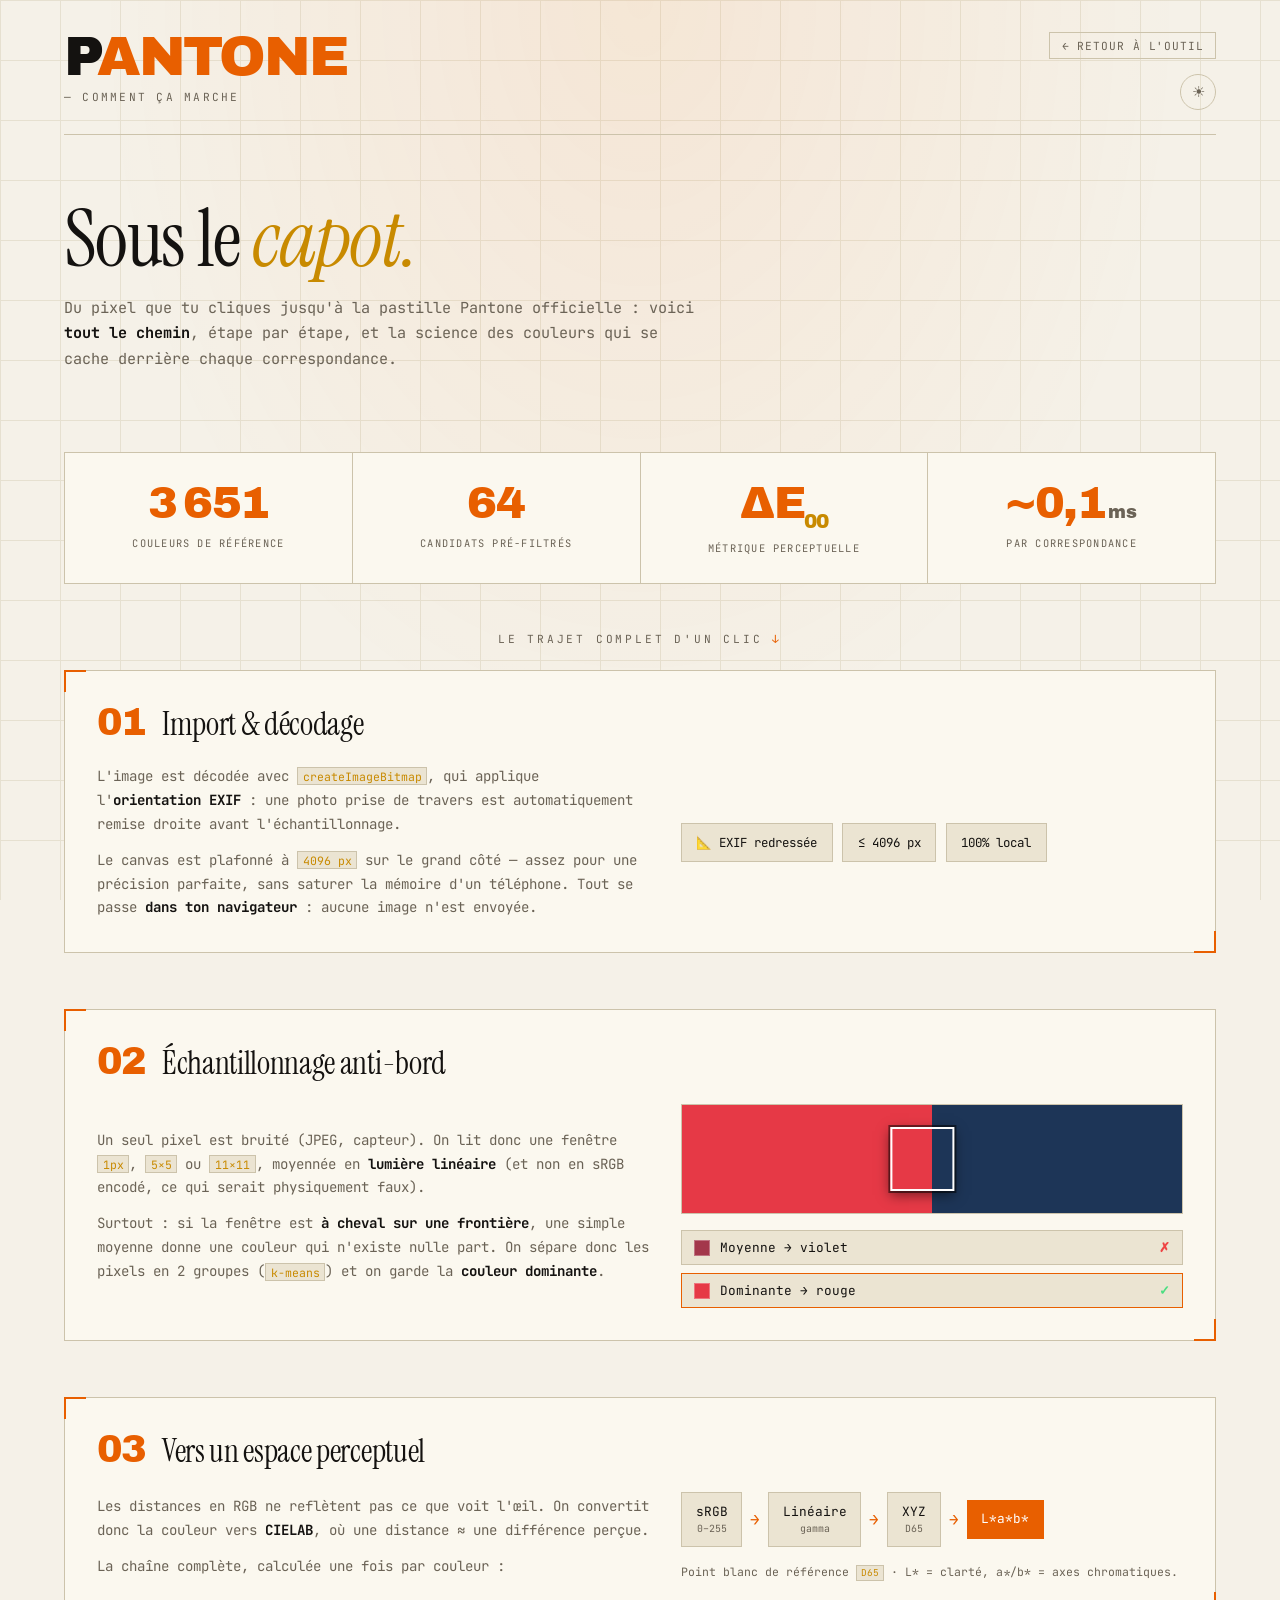
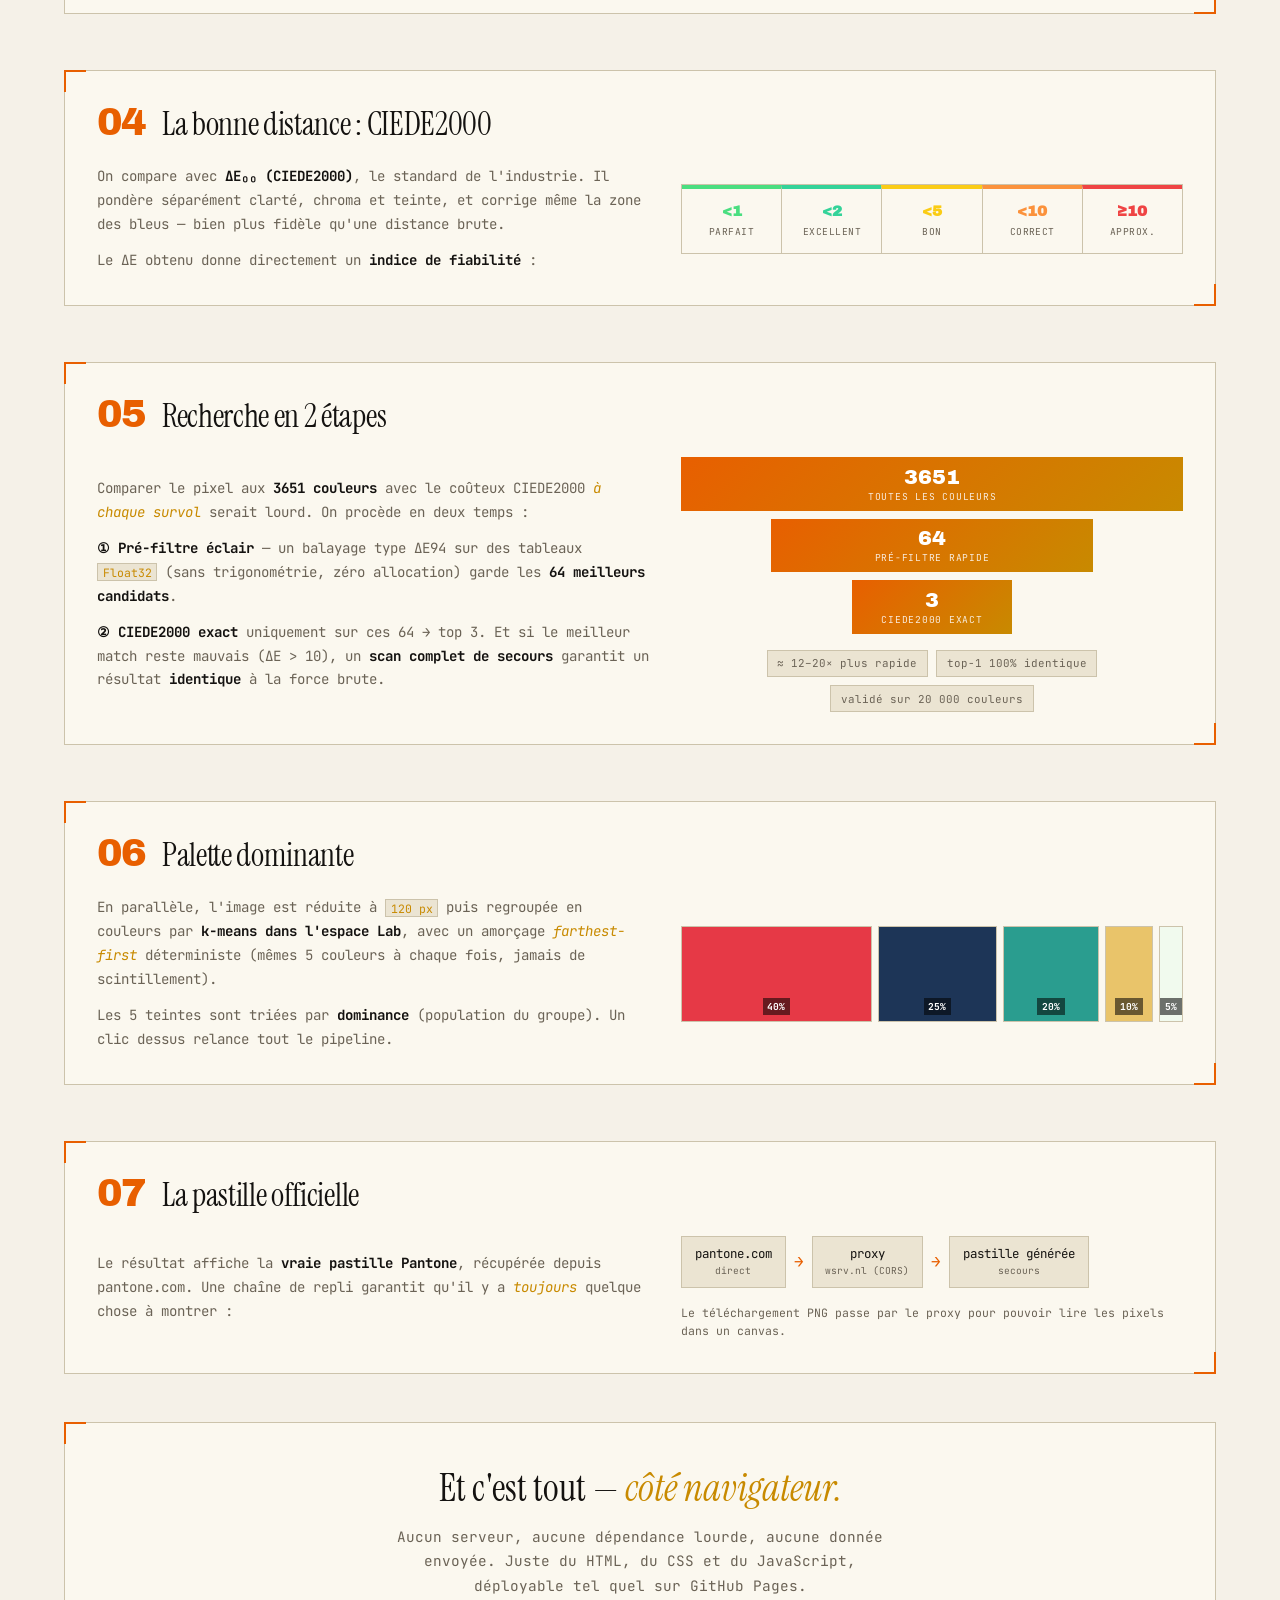
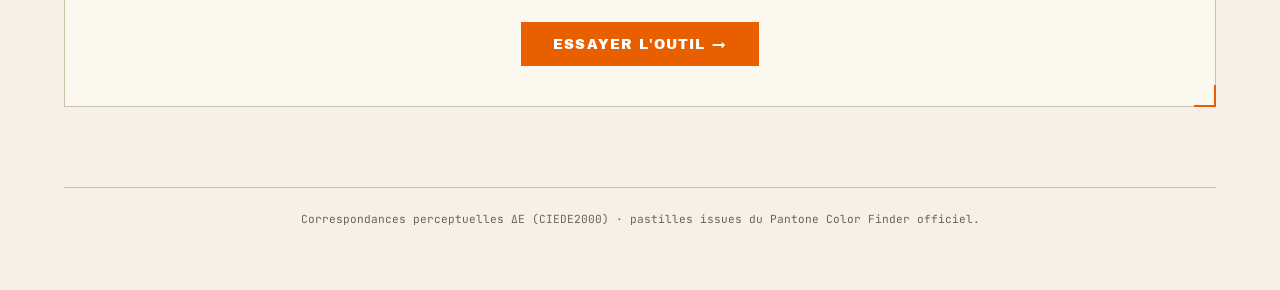
==== comment-ca-marche.html @ 1b90b300 "feat: add in-depth "Comment ça marche" page explaining the full matching pipeline" ====
<!DOCTYPE html>
<html lang="fr">
<head>
    <meta charset="UTF-8">
    <meta name="viewport" content="width=device-width, initial-scale=1.0">
    <title>Comment ça marche — Pantone Matcher</title>
    <meta name="description" content="Sous le capot du Pantone Matcher : du pixel cliqué à la pastille Pantone officielle. Échantillonnage anti-bord, CIELAB, distance perceptuelle CIEDE2000 et recherche en deux étapes.">
    <meta name="theme-color" content="#0d0d0d" media="(prefers-color-scheme: dark)">
    <meta name="theme-color" content="#f5f1e8" media="(prefers-color-scheme: light)">
    <!-- Apply saved theme before first paint to avoid a flash. -->
    <script>(function(){try{var t=localStorage.getItem('pantone-theme')||(matchMedia('(prefers-color-scheme: light)').matches?'light':'dark');if(t==='light')document.documentElement.setAttribute('data-theme','light');}catch(e){}})();</script>
    <link rel="preconnect" href="https://fonts.googleapis.com">
    <link rel="preconnect" href="https://fonts.gstatic.com" crossorigin>
    <link href="https://fonts.googleapis.com/css2?family=Archivo+Black&family=Instrument+Serif:ital@0;1&family=JetBrains+Mono:wght@400;500&display=swap" rel="stylesheet">
    <link rel="stylesheet" href="style.css">
    <link rel="stylesheet" href="comment-ca-marche.css">
</head>
<body>
    <div class="container">
        <header>
            <div>
                <a class="logo" href="index.html">P<span>ANTONE</span></a>
                <div class="tagline">— Comment ça marche</div>
            </div>
            <div class="meta">
                <div class="meta-right">
                    <a class="nav-link" href="index.html">← Retour à l'outil</a>
                    <button id="themeToggle" class="theme-toggle" aria-label="Changer de thème" title="Changer de thème">
                        <span id="themeIcon" aria-hidden="true">☾</span>
                    </button>
                </div>
            </div>
        </header>

        <section class="hero hiw-hero">
            <h1>Sous le <em>capot.</em></h1>
            <p>Du pixel que tu cliques jusqu'à la pastille Pantone officielle : voici <strong>tout le chemin</strong>,
               étape par étape, et la science des couleurs qui se cache derrière chaque correspondance.</p>
        </section>

        <!-- Key numbers -->
        <section class="stats" aria-label="Chiffres clés">
            <div class="stat">
                <div class="stat-num" data-count="3651">0</div>
                <div class="stat-lbl">couleurs de référence</div>
            </div>
            <div class="stat">
                <div class="stat-num" data-count="64">0</div>
                <div class="stat-lbl">candidats pré-filtrés</div>
            </div>
            <div class="stat">
                <div class="stat-num">ΔE<span class="sub">00</span></div>
                <div class="stat-lbl">métrique perceptuelle</div>
            </div>
            <div class="stat">
                <div class="stat-num">~0,1<span class="unit">ms</span></div>
                <div class="stat-lbl">par correspondance</div>
            </div>
        </section>

        <p class="flow-intro">Le trajet complet d'un clic <span class="arrow">↓</span></p>

        <ol class="pipeline">

            <li class="step card reveal">
                <div class="step-head"><span class="step-num">01</span><h2>Import &amp; décodage</h2></div>
                <div class="step-body">
                    <div class="step-text">
                        <p>L'image est décodée avec <code>createImageBitmap</code>, qui applique l'<strong>orientation EXIF</strong> :
                           une photo prise de travers est automatiquement remise droite avant l'échantillonnage.</p>
                        <p>Le canvas est plafonné à <code>4096&nbsp;px</code> sur le grand côté — assez pour une précision parfaite,
                           sans saturer la mémoire d'un téléphone. Tout se passe <strong>dans ton navigateur</strong> : aucune image n'est envoyée.</p>
                    </div>
                    <div class="step-visual">
                        <div class="vchips">
                            <span class="vchip">📐 EXIF redressée</span>
                            <span class="vchip">≤ 4096&nbsp;px</span>
                            <span class="vchip">100% local</span>
                        </div>
                    </div>
                </div>
            </li>

            <li class="step card reveal">
                <div class="step-head"><span class="step-num">02</span><h2>Échantillonnage anti-bord</h2></div>
                <div class="step-body">
                    <div class="step-text">
                        <p>Un seul pixel est bruité (JPEG, capteur). On lit donc une fenêtre <code>1px</code>, <code>5×5</code> ou <code>11×11</code>,
                           moyennée en <strong>lumière linéaire</strong> (et non en sRGB encodé, ce qui serait physiquement faux).</p>
                        <p>Surtout : si la fenêtre est <strong>à cheval sur une frontière</strong>, une simple moyenne donne une couleur
                           qui n'existe nulle part. On sépare donc les pixels en 2 groupes (<code>k-means</code>) et on garde la
                           <strong>couleur dominante</strong>.</p>
                    </div>
                    <div class="step-visual">
                        <div class="edge-demo">
                            <div class="edge-grid" aria-hidden="true">
                                <div class="edge-left"></div>
                                <div class="edge-right"></div>
                                <div class="edge-window"></div>
                            </div>
                            <div class="edge-out">
                                <div class="edge-res bad"><span class="dot" style="background:#a3374b"></span> Moyenne → violet <em>✗</em></div>
                                <div class="edge-res good"><span class="dot" style="background:#e63946"></span> Dominante → rouge <em>✓</em></div>
                            </div>
                        </div>
                    </div>
                </div>
            </li>

            <li class="step card reveal">
                <div class="step-head"><span class="step-num">03</span><h2>Vers un espace perceptuel</h2></div>
                <div class="step-body">
                    <div class="step-text">
                        <p>Les distances en RGB ne reflètent pas ce que voit l'œil. On convertit donc la couleur vers
                           <strong>CIELAB</strong>, où une distance ≈ une différence perçue.</p>
                        <p>La chaîne complète, calculée une fois par couleur :</p>
                    </div>
                    <div class="step-visual">
                        <div class="convo">
                            <span class="cstage">sRGB <i>0–255</i></span><span class="carrow">→</span>
                            <span class="cstage">Linéaire <i>gamma</i></span><span class="carrow">→</span>
                            <span class="cstage">XYZ <i>D65</i></span><span class="carrow">→</span>
                            <span class="cstage hl">L*a*b*</span>
                        </div>
                        <p class="vnote">Point blanc de référence <code>D65</code> · L* = clarté, a*/b* = axes chromatiques.</p>
                    </div>
                </div>
            </li>

            <li class="step card reveal">
                <div class="step-head"><span class="step-num">04</span><h2>La bonne distance : CIEDE2000</h2></div>
                <div class="step-body">
                    <div class="step-text">
                        <p>On compare avec <strong>ΔE₀₀ (CIEDE2000)</strong>, le standard de l'industrie. Il pondère séparément
                           clarté, chroma et teinte, et corrige même la zone des bleus — bien plus fidèle qu'une distance brute.</p>
                        <p>Le ΔE obtenu donne directement un <strong>indice de fiabilité</strong> :</p>
                    </div>
                    <div class="step-visual">
                        <div class="de-scale">
                            <div class="de-band" style="--c:#4ade80"><b>&lt;1</b><span>Parfait</span></div>
                            <div class="de-band" style="--c:#34d399"><b>&lt;2</b><span>Excellent</span></div>
                            <div class="de-band" style="--c:#facc15"><b>&lt;5</b><span>Bon</span></div>
                            <div class="de-band" style="--c:#fb923c"><b>&lt;10</b><span>Correct</span></div>
                            <div class="de-band" style="--c:#ef4444"><b>≥10</b><span>Approx.</span></div>
                        </div>
                    </div>
                </div>
            </li>

            <li class="step card reveal">
                <div class="step-head"><span class="step-num">05</span><h2>Recherche en 2 étapes</h2></div>
                <div class="step-body">
                    <div class="step-text">
                        <p>Comparer le pixel aux <strong>3651 couleurs</strong> avec le coûteux CIEDE2000 <em>à chaque survol</em> serait lourd.
                           On procède en deux temps :</p>
                        <p><strong>① Pré-filtre éclair</strong> — un balayage type ΔE94 sur des tableaux <code>Float32</code>
                           (sans trigonométrie, zéro allocation) garde les <strong>64 meilleurs candidats</strong>.</p>
                        <p><strong>② CIEDE2000 exact</strong> uniquement sur ces 64 → top&nbsp;3. Et si le meilleur match reste mauvais
                           (ΔE&nbsp;&gt;&nbsp;10), un <strong>scan complet de secours</strong> garantit un résultat <strong>identique</strong> à la force brute.</p>
                    </div>
                    <div class="step-visual">
                        <div class="funnel">
                            <div class="fbar f1"><span>3651</span><i>toutes les couleurs</i></div>
                            <div class="fbar f2"><span>64</span><i>pré-filtre rapide</i></div>
                            <div class="fbar f3"><span>3</span><i>CIEDE2000 exact</i></div>
                        </div>
                        <div class="badges">
                            <span class="badge">≈ 12–20× plus rapide</span>
                            <span class="badge">top-1 100% identique</span>
                            <span class="badge">validé sur 20 000 couleurs</span>
                        </div>
                    </div>
                </div>
            </li>

            <li class="step card reveal">
                <div class="step-head"><span class="step-num">06</span><h2>Palette dominante</h2></div>
                <div class="step-body">
                    <div class="step-text">
                        <p>En parallèle, l'image est réduite à <code>120&nbsp;px</code> puis regroupée en couleurs par
                           <strong>k-means dans l'espace Lab</strong>, avec un amorçage <em>farthest-first</em> déterministe
                           (mêmes 5 couleurs à chaque fois, jamais de scintillement).</p>
                        <p>Les 5 teintes sont triées par <strong>dominance</strong> (population du groupe). Un clic dessus relance
                           tout le pipeline.</p>
                    </div>
                    <div class="step-visual">
                        <div class="palette-demo" aria-hidden="true">
                            <span style="--c:#e63946;--w:40%"><i>40%</i></span>
                            <span style="--c:#1d3557;--w:25%"><i>25%</i></span>
                            <span style="--c:#2a9d8f;--w:20%"><i>20%</i></span>
                            <span style="--c:#e9c46a;--w:10%"><i>10%</i></span>
                            <span style="--c:#f1faee;--w:5%"><i>5%</i></span>
                        </div>
                    </div>
                </div>
            </li>

            <li class="step card reveal">
                <div class="step-head"><span class="step-num">07</span><h2>La pastille officielle</h2></div>
                <div class="step-body">
                    <div class="step-text">
                        <p>Le résultat affiche la <strong>vraie pastille Pantone</strong>, récupérée depuis pantone.com. Une chaîne de
                           repli garantit qu'il y a <em>toujours</em> quelque chose à montrer :</p>
                    </div>
                    <div class="step-visual">
                        <div class="fallback">
                            <span class="fstep">pantone.com <i>direct</i></span><span class="carrow">→</span>
                            <span class="fstep">proxy <i>wsrv.nl (CORS)</i></span><span class="carrow">→</span>
                            <span class="fstep">pastille générée <i>secours</i></span>
                        </div>
                        <p class="vnote">Le téléchargement PNG passe par le proxy pour pouvoir lire les pixels dans un canvas.</p>
                    </div>
                </div>
            </li>
        </ol>

        <section class="outro card reveal">
            <h2>Et c'est tout — <em>côté navigateur.</em></h2>
            <p>Aucun serveur, aucune dépendance lourde, aucune donnée envoyée. Juste du HTML, du CSS et du JavaScript,
               déployable tel quel sur GitHub&nbsp;Pages.</p>
            <a class="cta" href="index.html">Essayer l'outil →</a>
        </section>

        <footer>
            Correspondances perceptuelles ΔE (CIEDE2000) · pastilles issues du Pantone Color Finder officiel.
        </footer>
    </div>

    <script>
    (function () {
        // Theme toggle (shares the 'pantone-theme' key with the main app).
        var icon = document.getElementById('themeIcon');
        function apply(t) {
            if (t === 'light') { document.documentElement.setAttribute('data-theme', 'light'); icon.textContent = '☀'; }
            else { document.documentElement.removeAttribute('data-theme'); icon.textContent = '☾'; }
        }
        apply(localStorage.getItem('pantone-theme') || (matchMedia('(prefers-color-scheme: light)').matches ? 'light' : 'dark'));
        document.getElementById('themeToggle').addEventListener('click', function () {
            var next = document.documentElement.getAttribute('data-theme') === 'light' ? 'dark' : 'light';
            localStorage.setItem('pantone-theme', next); apply(next);
        });

        var reduce = matchMedia('(prefers-reduced-motion: reduce)').matches;

        // Reveal-on-scroll for steps.
        var reveals = document.querySelectorAll('.reveal');
        if (reduce || !('IntersectionObserver' in window)) {
            reveals.forEach(function (el) { el.classList.add('in'); });
        } else {
            var io = new IntersectionObserver(function (entries) {
                entries.forEach(function (e) { if (e.isIntersecting) { e.target.classList.add('in'); io.unobserve(e.target); } });
            }, { threshold: 0.18 });
            reveals.forEach(function (el) { io.observe(el); });
        }

        // Count-up for the key numbers.
        var nums = document.querySelectorAll('.stat-num[data-count]');
        function countUp(el) {
            var target = parseInt(el.getAttribute('data-count'), 10);
            if (reduce) { el.textContent = target.toLocaleString('fr-FR'); return; }
            var start = null, dur = 1100;
            function tick(ts) {
                if (start === null) start = ts;
                var p = Math.min(1, (ts - start) / dur);
                var eased = 1 - Math.pow(1 - p, 3);
                el.textContent = Math.round(target * eased).toLocaleString('fr-FR');
                if (p < 1) requestAnimationFrame(tick);
            }
            requestAnimationFrame(tick);
        }
        if (!('IntersectionObserver' in window)) {
            nums.forEach(countUp);
        } else {
            var io2 = new IntersectionObserver(function (entries) {
                entries.forEach(function (e) { if (e.isIntersecting) { countUp(e.target); io2.unobserve(e.target); } });
            }, { threshold: 0.6 });
            nums.forEach(function (el) { io2.observe(el); });
        }
    })();
    </script>
</body>
</html>
---- style.css ----
:root {
  --bg: #0d0d0d;
  --bg-soft: #161616;
  --bg-card: #1a1a1a;
  --ink: #f5f1e8;
  --ink-dim: #8a8278;
  --accent: #ff6b00;
  --accent-soft: #ffb800;
  --grid: #222;
  --border: #2a2a2a;
  --grid-opacity: 0.35;
  --glow-opacity: 0.12;
}

:root[data-theme="light"] {
  --bg: #f5f1e8;
  --bg-soft: #ebe4d2;
  --bg-card: #fbf8ef;
  --ink: #141210;
  --ink-dim: #6b6356;
  --accent: #e85f00;
  --accent-soft: #c88a00;
  --grid: #d9d1bc;
  --border: #ccc3ab;
  --grid-opacity: 0.55;
  --glow-opacity: 0.08;
}

html, body {
  transition: background-color 0.25s ease, color 0.25s ease;
}

* { box-sizing: border-box; margin: 0; padding: 0; }

html, body {
  background: var(--bg);
  color: var(--ink);
  font-family: 'JetBrains Mono', monospace;
  min-height: 100vh;
  overflow-x: hidden;
}

body::before {
  content: '';
  position: fixed;
  inset: 0;
  background-image:
    linear-gradient(var(--grid) 1px, transparent 1px),
    linear-gradient(90deg, var(--grid) 1px, transparent 1px);
  background-size: 60px 60px;
  opacity: var(--grid-opacity);
  pointer-events: none;
  z-index: 0;
}

body::after {
  content: '';
  position: fixed;
  inset: 0;
  background: radial-gradient(ellipse at top, rgba(255,107,0, var(--glow-opacity)), transparent 60%);
  pointer-events: none;
  z-index: 0;
}

.container {
  position: relative;
  z-index: 1;
  max-width: 1200px;
  margin: 0 auto;
  padding: 2rem 1.5rem 4rem;
  display: flex;
  flex-direction: column;
}

header {
  display: flex;
  justify-content: space-between;
  align-items: flex-start;
  margin-bottom: 3rem;
  padding-bottom: 1.5rem;
  border-bottom: 1px solid var(--border);
}

.logo {
  font-family: 'Archivo Black', sans-serif;
  font-size: clamp(2rem, 6vw, 3.5rem);
  letter-spacing: -0.04em;
  line-height: 0.9;
  color: var(--ink);
}

.logo span { color: var(--accent); }

.tagline {
  font-size: 0.7rem;
  text-transform: uppercase;
  letter-spacing: 0.2em;
  color: var(--ink-dim);
  margin-top: 0.5rem;
}

.meta {
  text-align: right;
  font-size: 0.7rem;
  color: var(--ink-dim);
  letter-spacing: 0.15em;
  text-transform: uppercase;
}

.meta-right {
  display: flex;
  flex-direction: column;
  align-items: flex-end;
  gap: 0.3rem;
}

.meta .pulse {
  display: inline-block;
  width: 8px;
  height: 8px;
  border-radius: 50%;
  background: #4ade80;
  margin-right: 0.4rem;
  animation: pulse 2s infinite;
}

@keyframes pulse {
  0%, 100% { opacity: 1; }
  50% { opacity: 0.3; }
}

.theme-toggle {
  background: none;
  border: 1px solid var(--border);
  color: var(--ink-dim);
  width: 36px;
  height: 36px;
  border-radius: 50%;
  cursor: pointer;
  display: inline-flex;
  align-items: center;
  justify-content: center;
  font-size: 0.95rem;
  line-height: 1;
  transition: border-color 0.2s, color 0.2s, transform 0.2s;
  margin-top: 0.6rem;
}
.theme-toggle:hover {
  border-color: var(--accent);
  color: var(--accent);
  transform: rotate(15deg);
}

.nav-link {
  font-family: 'JetBrains Mono', monospace;
  font-size: 0.7rem;
  letter-spacing: 0.08em;
  text-transform: uppercase;
  color: var(--ink-dim);
  text-decoration: none;
  border: 1px solid var(--border);
  padding: 0.35rem 0.7rem;
  transition: color 0.2s, border-color 0.2s, background 0.2s;
  white-space: nowrap;
}
.nav-link:hover { color: var(--accent); border-color: var(--accent); }

.hero { margin-bottom: 2.5rem; }

.hero h1 {
  font-family: 'Instrument Serif', serif;
  font-size: clamp(2.5rem, 7vw, 5rem);
  line-height: 1;
  font-weight: 400;
  letter-spacing: -0.02em;
  margin-bottom: 1rem;
}

.hero h1 em {
  font-style: italic;
  color: var(--accent-soft);
}

.hero p {
  color: var(--ink-dim);
  max-width: 550px;
  font-size: 0.9rem;
  line-height: 1.6;
}

/* PANELS / CARDS */
.search-panel, .card {
  background: var(--bg-card);
  border: 1px solid var(--border);
  padding: 2rem;
  margin-bottom: 2rem;
  position: relative;
}

.search-panel::before, .card::before {
  content: '';
  position: absolute;
  top: -1px; left: -1px;
  width: 20px; height: 20px;
  border-top: 2px solid var(--accent);
  border-left: 2px solid var(--accent);
}

.search-panel::after, .card::after {
  content: '';
  position: absolute;
  bottom: -1px; right: -1px;
  width: 20px; height: 20px;
  border-bottom: 2px solid var(--accent);
  border-right: 2px solid var(--accent);
}

.form-grid {
  display: flex;
  flex-wrap: wrap;
  gap: 2rem;
  align-items: end;
}

.field { position: relative; }

.field label {
  display: block;
  font-size: 0.65rem;
  letter-spacing: 0.2em;
  text-transform: uppercase;
  color: var(--ink-dim);
  margin-bottom: 0.5rem;
}

.distance-mode {
  display: inline-flex;
  border: 1px solid var(--border);
  border-radius: 3px;
  overflow: hidden;
  background: var(--bg-soft);
  font-family: 'JetBrains Mono', monospace;
  font-size: 0.75rem;
}

.distance-mode input[type="radio"] {
  position: absolute;
  opacity: 0;
  pointer-events: none;
}

.distance-mode .mode-option {
  padding: 0.55rem 1.1rem;
  color: var(--ink-dim);
  cursor: pointer;
  user-select: none;
  transition: background 0.15s ease, color 0.15s ease;
  letter-spacing: 0.04em;
  display: block;
  margin: 0;
}

.distance-mode input[type="radio"]:checked + .mode-option {
  background: var(--accent);
  color: #fff;
}
:root[data-theme="light"] .distance-mode input[type="radio"]:checked + .mode-option {
  color: #fff;
}
.distance-mode .mode-option:hover {
  background: var(--bg-card);
}
.distance-mode input[type="radio"]:checked + .mode-option:hover {
  background: var(--accent);
}

/* WORKSPACE */
.workspace {
  display: grid;
  grid-template-columns: 1fr 350px;
  gap: 2rem;
  align-items: start;
}

@media (max-width: 900px) {
  .workspace { grid-template-columns: 1fr; }
  .container { padding: 1.5rem 1.25rem 3rem; }
  header { margin-bottom: 2rem; }
  .hero { margin-bottom: 1.75rem; }
  canvas { max-height: 60vh; }
  .lens { width: 116px; height: 116px; }
  .lens canvas { width: 116px; height: 116px; }
}

.image-section {
  padding: 1rem;
  display: flex;
  flex-direction: column;
  justify-content: center;
  align-items: stretch;
  gap: 1.25rem;
  min-height: 450px;
}

.dropzone {
  width: 100%;
  height: 100%;
  min-height: 400px;
  border: 1px dashed var(--border);
  background: var(--bg-soft);
  display: flex;
  justify-content: center;
  align-items: center;
  position: relative;
  cursor: pointer;
  transition: border-color 0.2s, background 0.2s;
}
.dropzone:hover, .dropzone.dragover {
  border-color: var(--accent);
  background: var(--bg-card);
}

#file-input {
  position: absolute;
  width: 100%;
  height: 100%;
  opacity: 0;
  cursor: pointer;
  z-index: 10;
}

.dropzone-content {
  display: flex;
  flex-direction: column;
  align-items: center;
  gap: 0.5rem;
  pointer-events: none;
}
.upload-text {
  font-size: 0.9rem;
  color: var(--ink);
}
.upload-hint {
  font-size: 0.7rem;
  color: var(--ink-dim);
  text-transform: uppercase;
  letter-spacing: 0.1em;
}

.canvas-container {
  position: relative;
  width: 100%;
  height: 100%;
  display: flex;
  justify-content: center;
  align-items: center;
  overflow: hidden;
  cursor: crosshair;
}

canvas {
  max-width: 100%;
  max-height: 70vh;
  object-fit: contain;
  border: 1px solid var(--border);
  touch-action: none; /* let pointer drags pick instead of scrolling the page */
}

button, .mode-option, .palette-swatch, .alt-item, .copyable {
  -webkit-tap-highlight-color: transparent;
}

.lens {
  position: absolute;
  width: 140px;
  height: 140px;
  border: 2px solid var(--accent);
  border-radius: 50%;
  pointer-events: none;
  display: none;
  overflow: hidden;
  transform: translate(-50%, -100%) translateY(-18px);
  z-index: 20;
  background-color: var(--bg);
}
.lens canvas {
  display: block;
  width: 140px;
  height: 140px;
  border: none;
}

.icon-btn {
  position: absolute;
  top: 1rem;
  right: 1rem;
  background: var(--bg-soft);
  border: 1px solid var(--border);
  color: var(--ink);
  width: 30px;
  height: 30px;
  border-radius: 50%;
  display: flex;
  justify-content: center;
  align-items: center;
  cursor: pointer;
  z-index: 30;
  transition: background 0.15s, color 0.15s;
}
.icon-btn:hover {
  background: var(--accent);
  color: #fff;
  border-color: var(--accent);
}

.pick-hint {
  position: absolute;
  bottom: 1rem;
  left: 50%;
  transform: translateX(-50%);
  background: var(--bg-soft);
  color: var(--ink);
  border: 1px solid var(--border);
  font-size: 0.65rem;
  padding: 0.35rem 0.85rem;
  pointer-events: none;
  z-index: 25;
  text-transform: uppercase;
  letter-spacing: 0.1em;
}

/* DOMINANT PALETTE */
.palette { width: 100%; }

.palette-head {
  font-size: 0.65rem;
  letter-spacing: 0.2em;
  text-transform: uppercase;
  color: var(--ink-dim);
  margin-bottom: 0.6rem;
}

.palette-swatches {
  display: flex;
  gap: 0.5rem;
}

.palette-swatch {
  flex: 1 1 0;
  min-width: 0;
  display: flex;
  flex-direction: column;
  gap: 0.35rem;
  background: none;
  border: none;
  padding: 0;
  cursor: pointer;
  font-family: 'JetBrains Mono', monospace;
}

.palette-chip {
  height: 48px;
  width: 100%;
  border: 1px solid var(--border);
  transition: transform 0.15s ease, border-color 0.15s ease, box-shadow 0.15s ease;
}

.palette-swatch:hover .palette-chip {
  transform: translateY(-3px);
  border-color: var(--accent);
}

.palette-swatch.active .palette-chip {
  border-color: var(--accent);
  box-shadow: 0 0 0 2px var(--accent);
}

.palette-hex {
  font-size: 0.6rem;
  letter-spacing: 0.03em;
  text-align: center;
  color: var(--ink-dim);
  text-transform: uppercase;
}

.palette-swatch:hover .palette-hex { color: var(--accent); }

/* RESULTS */
.results-section {
  display: flex;
  flex-direction: column;
  gap: 1.5rem;
}

.color-card {
  display: flex;
  flex-direction: column;
  gap: 1.5rem;
  padding: 1.5rem;
  margin-bottom: 0;
}

.color-swatch-container {
  width: 100%;
  height: 120px;
  border: 1px solid var(--border);
  position: relative;
}

.color-swatch {
  width: 100%;
  height: 100%;
}

.pantone-card .color-swatch-container {
  display: flex;
  flex-direction: column;
  min-height: 160px;
  height: auto;
}

.pantone-strip {
  height: 44px;
  background: white;
  width: 100%;
  position: absolute;
  bottom: 0;
  display: flex;
  align-items: center;
  justify-content: space-between;
  padding: 0 1rem;
  color: #000;
  font-weight: 600;
  font-family: 'JetBrains Mono', monospace;
  font-size: 0.85rem;
  border-top: 1px solid var(--border);
}

.pantone-strip::before {
  content: "PANTONE®";
  color: #000;
  font-family: 'Archivo Black', sans-serif;
  font-size: 0.7rem;
  letter-spacing: 0.05em;
}

.color-info h3 {
  font-size: 0.7rem;
  text-transform: uppercase;
  letter-spacing: 0.15em;
  color: var(--ink-dim);
  margin-bottom: 1rem;
  font-weight: 500;
}

.value-group {
  display: flex;
  justify-content: space-between;
  align-items: baseline;
  margin-bottom: 0.5rem;
  padding-bottom: 0.5rem;
  border-bottom: 1px solid var(--border);
}

.value-group:last-child {
  margin-bottom: 0;
  padding-bottom: 0;
  border-bottom: none;
}

.main-value {
  border-bottom: none;
  margin-bottom: 0.25rem;
}

.label {
  font-size: 0.7rem;
  color: var(--ink-dim);
}

.value {
  font-family: 'JetBrains Mono', monospace;
  font-size: 0.95rem;
  color: var(--ink);
  cursor: pointer;
  transition: color 0.15s;
}

.value:hover { color: var(--accent); }

.highlight-text {
  font-family: 'Archivo Black', sans-serif;
  font-size: 1.5rem;
  letter-spacing: -0.02em;
}

.chip-frame {
  position: relative;
  text-align: center;
  min-height: 160px;
  display: flex;
  align-items: center;
  justify-content: center;
  border: 1px solid var(--border);
  background: var(--bg-soft);
  padding: 1rem;
}

.chip-frame img {
  max-width: 100%;
  max-height: 360px;
  display: block;
  margin: 0 auto;
}

.chip-badge {
  position: absolute;
  top: 8px; right: 8px;
  background: var(--accent);
  color: #000;
  font-size: 0.65rem;
  padding: 0.2rem 0.5rem;
  letter-spacing: 0.05em;
  text-transform: uppercase;
  font-weight: bold;
}

.loader {
  display: inline-block;
  width: 24px;
  height: 24px;
  border: 2px solid var(--border);
  border-top-color: var(--accent);
  border-radius: 50%;
  animation: spin 0.8s linear infinite;
}

@keyframes spin { to { transform: rotate(360deg); } }

/* BUTTONS */
.btn-search {
  background: var(--accent);
  color: #000;
  border: none;
  padding: 0.9rem 2rem;
  font-family: 'Archivo Black', sans-serif;
  font-size: 0.85rem;
  letter-spacing: 0.1em;
  text-transform: uppercase;
  cursor: pointer;
  transition: transform 0.15s, background 0.15s;
  height: fit-content;
}

.btn-search:hover {
  background: var(--accent-soft);
  transform: translateX(2px);
}

.btn-search:disabled {
  opacity: 0.4;
  cursor: not-allowed;
  transform: none;
}

/* ALT MATCHES */
.alt-matches { padding: 1.25rem 1.5rem; }

.alt-matches h3 {
  font-size: 0.7rem;
  text-transform: uppercase;
  letter-spacing: 0.15em;
  color: var(--ink-dim);
  margin-bottom: 1rem;
  font-weight: 500;
}

.alt-list {
  list-style: none;
  display: flex;
  flex-direction: column;
  gap: 0.5rem;
}

.alt-item {
  display: flex;
  align-items: center;
  gap: 0.85rem;
  padding: 0.6rem;
  border: 1px solid var(--border);
  background: var(--bg-soft);
  cursor: pointer;
  transition: background 0.15s, border-color 0.15s;
}

.alt-item:hover { background: var(--bg-card); border-color: var(--accent); }

.alt-item.selected {
  border-color: var(--accent);
  background: var(--bg-card);
  border-left: 4px solid var(--accent);
}

.alt-swatch {
  width: 40px; height: 40px;
  flex-shrink: 0;
  border: 1px solid var(--border);
}

.alt-info {
  display: flex;
  flex-direction: column;
  min-width: 0;
  flex: 1;
}

.alt-name {
  font-family: 'Archivo Black', sans-serif;
  font-size: 0.85rem;
  color: var(--ink);
  white-space: nowrap;
  overflow: hidden;
  text-overflow: ellipsis;
}

.alt-sub {
  font-size: 0.7rem;
  color: var(--ink-dim);
}

.alt-de {
  display: flex;
  flex-direction: column;
  align-items: flex-end;
  font-size: 0.85rem;
  font-weight: 600;
  text-align: right;
  flex-shrink: 0;
  color: var(--ink);
}

.alt-conf {
  font-size: 0.65rem;
  color: var(--ink-dim);
}

.confidence { font-weight: bold; }
.conf-perfect    { color: #4ade80; }
.conf-excellent  { color: #34d399; }
.conf-good       { color: #facc15; }
.conf-fair       { color: #fb923c; }
.conf-approximate{ color: #ef4444; }

/* UTILS */
.pantone-colorname {
  font-size: 0.8rem;
  color: var(--ink-dim);
  margin-bottom: 1rem;
}

.copyable { cursor: pointer; }
.copyable:hover { color: var(--accent); }

footer {
  margin-top: 3rem;
  text-align: center;
  font-size: 0.7rem;
  color: var(--ink-dim);
  border-top: 1px solid var(--border);
  padding-top: 1.5rem;
}

[hidden] { display: none !important; }

.visually-hidden {
  position: absolute;
  width: 1px; height: 1px;
  padding: 0; margin: -1px;
  overflow: hidden;
  clip: rect(0 0 0 0);
  white-space: nowrap;
  border: 0;
}

/* TOAST */
.toast {
  position: fixed;
  bottom: 2rem;
  left: 50%;
  transform: translateX(-50%) translateY(100px);
  background: var(--ink);
  color: var(--bg);
  padding: 0.75rem 1.5rem;
  font-family: 'Archivo Black', sans-serif;
  font-size: 0.8rem;
  opacity: 0;
  transition: transform 0.3s, opacity 0.3s;
  z-index: 100;
  border: 2px solid var(--accent);
}

.toast.show {
  transform: translateX(-50%) translateY(0);
  opacity: 1;
}

/* PHONE */
@media (max-width: 560px) {
  .container { padding: 1.25rem 1rem 2.5rem; }

  header {
    margin-bottom: 1.5rem;
    padding-bottom: 1rem;
  }
  .tagline { font-size: 0.6rem; letter-spacing: 0.15em; }
  .meta > div:first-child { font-size: 0.62rem; }

  .hero { margin-bottom: 1.5rem; }
  .hero p { font-size: 0.82rem; }

  /* Panels: tighter padding, fields stacked full width */
  .search-panel, .card { padding: 1.25rem; }
  .search-panel { margin-bottom: 1.5rem; }

  .form-grid {
    flex-direction: column;
    align-items: stretch;
    gap: 1.1rem;
  }
  .field { width: 100%; }

  .distance-mode {
    display: flex;
    width: 100%;
  }
  .distance-mode .mode-option {
    flex: 1;
    text-align: center;
    padding: 0.55rem 0.35rem;
    font-size: 0.62rem;
    line-height: 1.25;
    white-space: normal;       /* allow long labels (e.g. "Papier couché (C)") to wrap */
    display: flex;
    align-items: center;
    justify-content: center;
  }

  /* Image + picking */
  .image-section { min-height: 0; padding: 0.85rem; gap: 1rem; }
  .dropzone { min-height: 220px; }
  canvas { max-height: 52vh; }
  .lens { width: 100px; height: 100px; }
  .lens canvas { width: 100px; height: 100px; }
  .pick-hint { font-size: 0.58rem; padding: 0.3rem 0.6rem; }

  /* Dominant palette */
  .palette-swatches { gap: 0.35rem; }
  .palette-chip { height: 42px; }
  .palette-hex { font-size: 0.5rem; }

  /* Results */
  .color-card, .alt-matches { padding: 1.25rem; }
  .highlight-text { font-size: 1.2rem; word-break: break-word; }
  .value { font-size: 0.85rem; }
  .color-swatch-container { height: 90px; }
  .pantone-card .color-swatch-container { min-height: 130px; }
}
---- comment-ca-marche.css ----
/* comment-ca-marche.css — "How it works" page, reuses the brutalist tokens from style.css */

.hiw-hero { margin-top: 1rem; max-width: 760px; }
.hiw-hero p { color: var(--ink-dim); font-size: 0.95rem; line-height: 1.7; max-width: 640px; }
.hiw-hero strong { color: var(--ink); }

/* Header (nav-link lives in style.css, shared with index.html) */
a.logo { text-decoration: none; display: inline-block; }

/* ---- Key numbers band ---- */
.stats {
    display: grid;
    grid-template-columns: repeat(4, 1fr);
    gap: 1px;
    background: var(--border);
    border: 1px solid var(--border);
    margin: 2.5rem 0 3rem;
}
.stat {
    background: var(--bg-card);
    padding: 1.75rem 1.25rem;
    text-align: center;
}
.stat-num {
    font-family: 'Archivo Black', sans-serif;
    font-size: clamp(1.8rem, 5vw, 2.8rem);
    line-height: 1;
    color: var(--accent);
    letter-spacing: -0.03em;
    font-variant-numeric: tabular-nums;
}
.stat-num .sub { font-size: 0.45em; vertical-align: sub; color: var(--accent-soft); }
.stat-num .unit { font-size: 0.4em; color: var(--ink-dim); margin-left: 0.15em; letter-spacing: 0; }
.stat-lbl {
    margin-top: 0.6rem;
    font-size: 0.65rem;
    text-transform: uppercase;
    letter-spacing: 0.12em;
    color: var(--ink-dim);
}

/* ---- Flow intro ---- */
.flow-intro {
    text-align: center;
    font-size: 0.7rem;
    text-transform: uppercase;
    letter-spacing: 0.25em;
    color: var(--ink-dim);
    margin-bottom: 1.5rem;
}
.flow-intro .arrow { display: inline-block; color: var(--accent); animation: bob 1.8s ease-in-out infinite; }
@keyframes bob { 0%,100% { transform: translateY(0); } 50% { transform: translateY(4px); } }

/* ---- Pipeline ---- */
.pipeline { list-style: none; display: flex; flex-direction: column; gap: 1.5rem; counter-reset: none; }

.step { padding: 2rem; }
.step-head { display: flex; align-items: baseline; gap: 1rem; margin-bottom: 1.25rem; }
.step-num {
    font-family: 'Archivo Black', sans-serif;
    font-size: clamp(1.6rem, 5vw, 2.4rem);
    color: var(--accent);
    line-height: 0.9;
    letter-spacing: -0.04em;
}
.step-head h2 {
    font-family: 'Instrument Serif', serif;
    font-weight: 400;
    font-size: clamp(1.4rem, 3.5vw, 2rem);
    letter-spacing: -0.01em;
}
.step-body {
    display: grid;
    grid-template-columns: 1.1fr 1fr;
    gap: 2rem;
    align-items: center;
}
.step-text p { color: var(--ink-dim); font-size: 0.88rem; line-height: 1.7; margin-bottom: 0.75rem; }
.step-text p:last-child { margin-bottom: 0; }
.step-text strong { color: var(--ink); }
.step-text em { color: var(--accent-soft); font-style: italic; }

code {
    font-family: 'JetBrains Mono', monospace;
    font-size: 0.82em;
    background: var(--bg-soft);
    border: 1px solid var(--border);
    padding: 0.05em 0.4em;
    color: var(--accent-soft);
    white-space: nowrap;
}

/* ---- Visuals ---- */
.step-visual { min-width: 0; }

.vchips { display: flex; flex-wrap: wrap; gap: 0.6rem; }
.vchip {
    font-size: 0.78rem;
    padding: 0.6rem 0.9rem;
    background: var(--bg-soft);
    border: 1px solid var(--border);
    color: var(--ink);
}

/* Edge-aware demo */
.edge-demo { display: flex; flex-direction: column; gap: 1rem; }
.edge-grid {
    position: relative;
    height: 110px;
    display: flex;
    border: 1px solid var(--border);
    overflow: hidden;
}
.edge-left, .edge-right { flex: 1; }
.edge-left { background: #e63946; }
.edge-right { background: #1d3557; }
.edge-window {
    position: absolute;
    top: 50%;
    left: 50%;
    transform: translate(-65%, -50%);
    width: 64px; height: 64px;
    border: 2px solid #fff;
    box-shadow: 0 0 0 2px rgba(0,0,0,0.5), 0 4px 12px rgba(0,0,0,0.5);
}
.edge-out { display: flex; flex-direction: column; gap: 0.5rem; }
.edge-res {
    display: flex; align-items: center; gap: 0.6rem;
    font-size: 0.8rem; padding: 0.5rem 0.75rem;
    background: var(--bg-soft); border: 1px solid var(--border);
}
.edge-res .dot { width: 16px; height: 16px; flex-shrink: 0; border: 1px solid rgba(255,255,255,0.3); }
.edge-res em { margin-left: auto; font-style: normal; font-weight: bold; }
.edge-res.good { border-color: var(--accent); }
.edge-res.good em { color: #4ade80; }
.edge-res.bad em { color: #ef4444; }

/* Colour-space conversion chain */
.convo { display: flex; flex-wrap: wrap; align-items: center; gap: 0.5rem; }
.cstage {
    font-family: 'JetBrains Mono', monospace;
    font-size: 0.8rem;
    padding: 0.65rem 0.85rem;
    background: var(--bg-soft);
    border: 1px solid var(--border);
    text-align: center;
    line-height: 1.3;
}
.cstage i { display: block; font-size: 0.62rem; color: var(--ink-dim); font-style: normal; margin-top: 0.15rem; }
.cstage.hl { background: var(--accent); color: #fff; border-color: var(--accent); }
.cstage.hl i { color: rgba(255,255,255,0.8); }
.carrow { color: var(--accent); font-weight: bold; }
.vnote { font-size: 0.72rem !important; color: var(--ink-dim) !important; margin-top: 1rem; line-height: 1.6 !important; }

/* ΔE scale */
.de-scale { display: flex; border: 1px solid var(--border); overflow: hidden; }
.de-band {
    flex: 1; padding: 0.85rem 0.4rem; text-align: center;
    border-left: 1px solid var(--border);
    border-top: 4px solid var(--c);
}
.de-band:first-child { border-left: none; }
.de-band b { display: block; font-family: 'Archivo Black', sans-serif; font-size: 0.95rem; color: var(--c); }
.de-band span { font-size: 0.6rem; text-transform: uppercase; letter-spacing: 0.05em; color: var(--ink-dim); }

/* Two-stage funnel */
.funnel { display: flex; flex-direction: column; gap: 0.5rem; align-items: center; }
.fbar {
    color: #fff;
    background: linear-gradient(135deg, var(--accent), var(--accent-soft));
    display: flex; flex-direction: column; align-items: center; justify-content: center;
    padding: 0.6rem; line-height: 1;
}
.fbar span { font-family: 'Archivo Black', sans-serif; font-size: 1.3rem; }
.fbar i { font-style: normal; font-size: 0.6rem; text-transform: uppercase; letter-spacing: 0.08em; opacity: 0.85; margin-top: 0.25rem; }
.fbar.f1 { width: 100%; }
.fbar.f2 { width: 64%; }
.fbar.f3 { width: 32%; }
.badges { display: flex; flex-wrap: wrap; gap: 0.5rem; margin-top: 1rem; justify-content: center; }
.badge {
    font-size: 0.68rem; padding: 0.35rem 0.6rem;
    background: var(--bg-soft); border: 1px solid var(--border); color: var(--ink-dim);
}

/* Palette demo */
.palette-demo { display: flex; gap: 0.4rem; height: 96px; }
.palette-demo span {
    background: var(--c);
    flex-grow: var(--w-grow, 1);
    flex-basis: var(--w);
    border: 1px solid var(--border);
    display: flex; align-items: flex-end; justify-content: center;
    padding-bottom: 0.4rem;
}
.palette-demo span i {
    font-style: normal; font-size: 0.6rem; font-weight: bold;
    background: rgba(0,0,0,0.55); color: #fff; padding: 0.1rem 0.3rem;
}

/* Fallback chain */
.fallback { display: flex; flex-wrap: wrap; align-items: center; gap: 0.5rem; }
.fstep {
    font-family: 'JetBrains Mono', monospace; font-size: 0.78rem;
    padding: 0.6rem 0.8rem; background: var(--bg-soft); border: 1px solid var(--border);
    text-align: center; line-height: 1.3;
}
.fstep i { display: block; font-size: 0.6rem; color: var(--ink-dim); font-style: normal; margin-top: 0.15rem; }

/* ---- Outro ---- */
.outro { padding: 2.5rem; text-align: center; margin-top: 1rem; }
.outro h2 { font-family: 'Instrument Serif', serif; font-weight: 400; font-size: clamp(1.6rem, 4vw, 2.4rem); margin-bottom: 0.75rem; }
.outro h2 em { font-style: italic; color: var(--accent-soft); }
.outro p { color: var(--ink-dim); font-size: 0.9rem; line-height: 1.7; max-width: 520px; margin: 0 auto 1.5rem; }
.cta {
    display: inline-block;
    background: var(--accent); color: #fff; text-decoration: none;
    font-family: 'Archivo Black', sans-serif; font-size: 0.85rem;
    letter-spacing: 0.08em; text-transform: uppercase;
    padding: 0.9rem 2rem; transition: transform 0.15s, background 0.15s;
}
.cta:hover { background: var(--accent-soft); transform: translateX(3px); }

/* ---- Reveal animation ---- */
.reveal { opacity: 0; transform: translateY(20px); transition: opacity 0.55s ease, transform 0.55s ease; }
.reveal.in { opacity: 1; transform: none; }
@media (prefers-reduced-motion: reduce) {
    .reveal { opacity: 1; transform: none; transition: none; }
    .flow-intro .arrow { animation: none; }
}

/* ---- Responsive ---- */
@media (max-width: 760px) {
    .stats { grid-template-columns: repeat(2, 1fr); }
    .step-body { grid-template-columns: 1fr; gap: 1.5rem; }
    .step { padding: 1.5rem; }
}
@media (max-width: 420px) {
    .de-band span { display: none; }
    .stats { grid-template-columns: 1fr 1fr; }
}
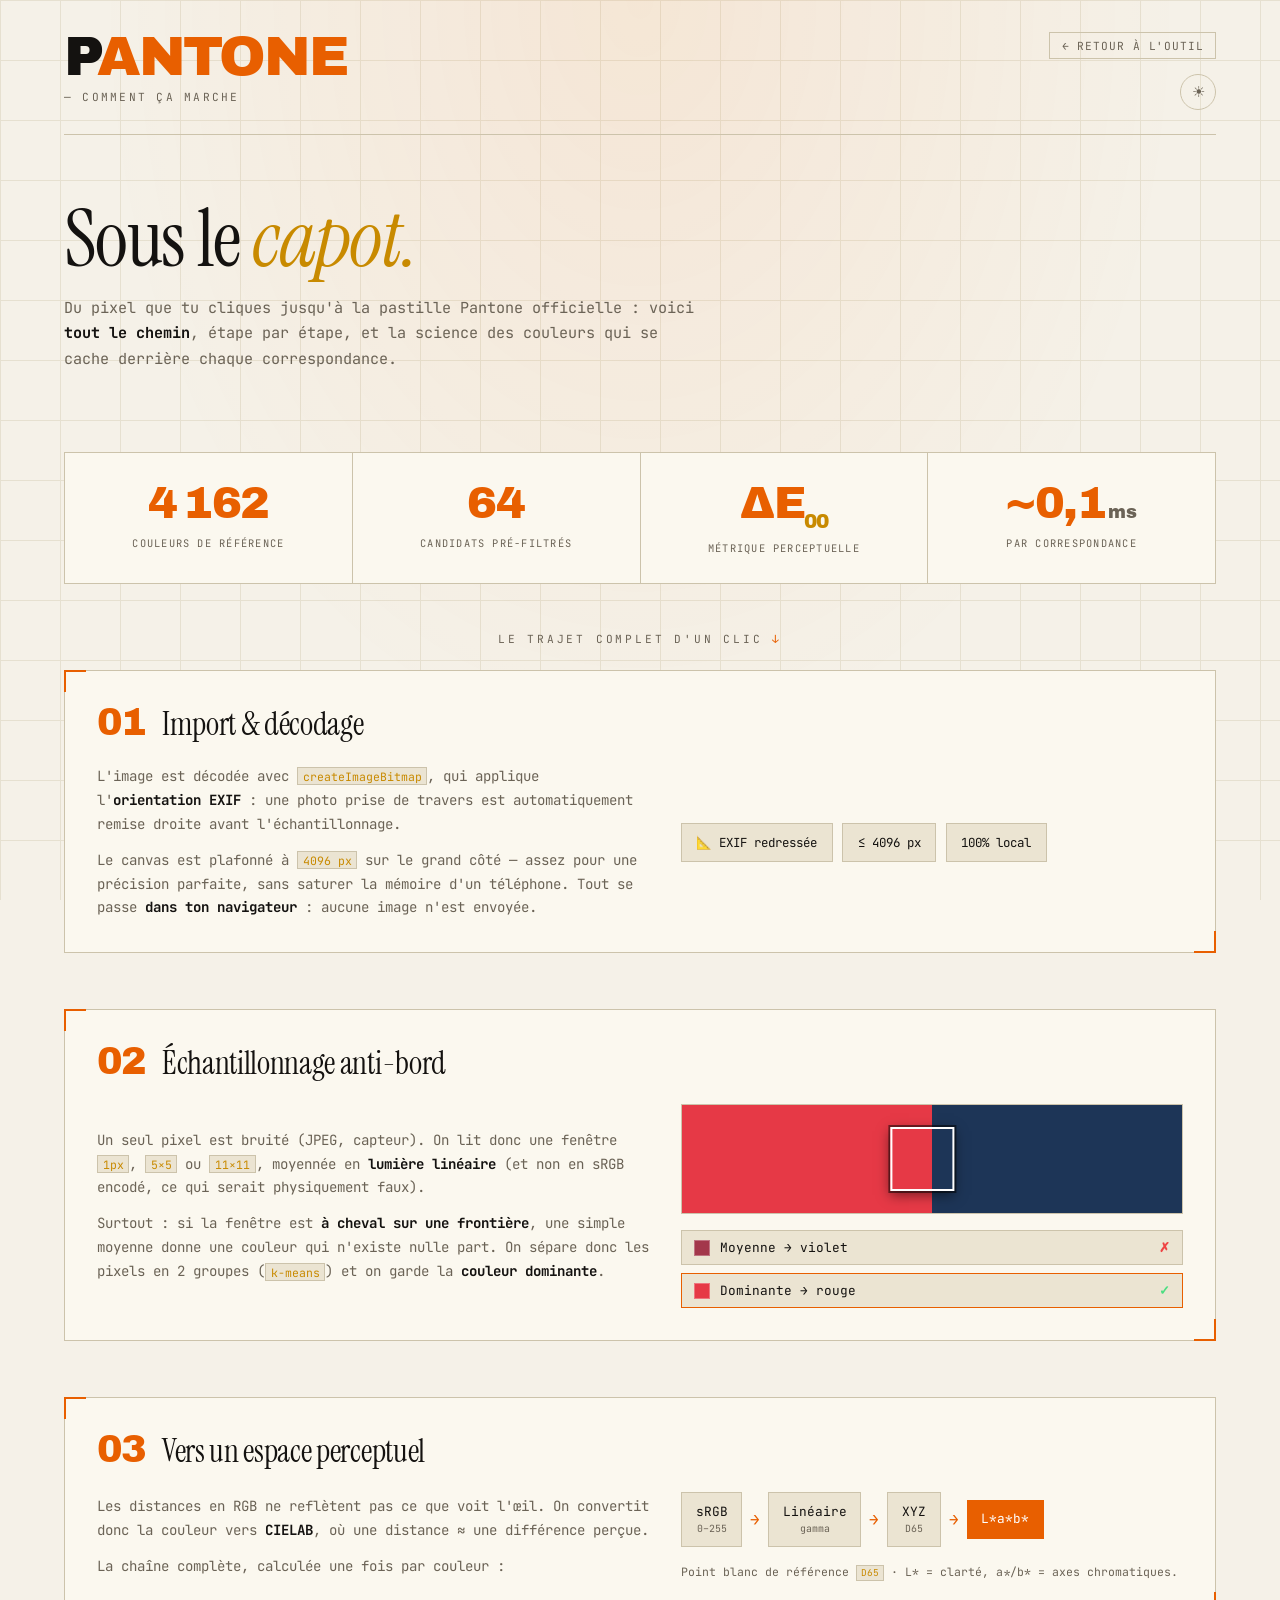
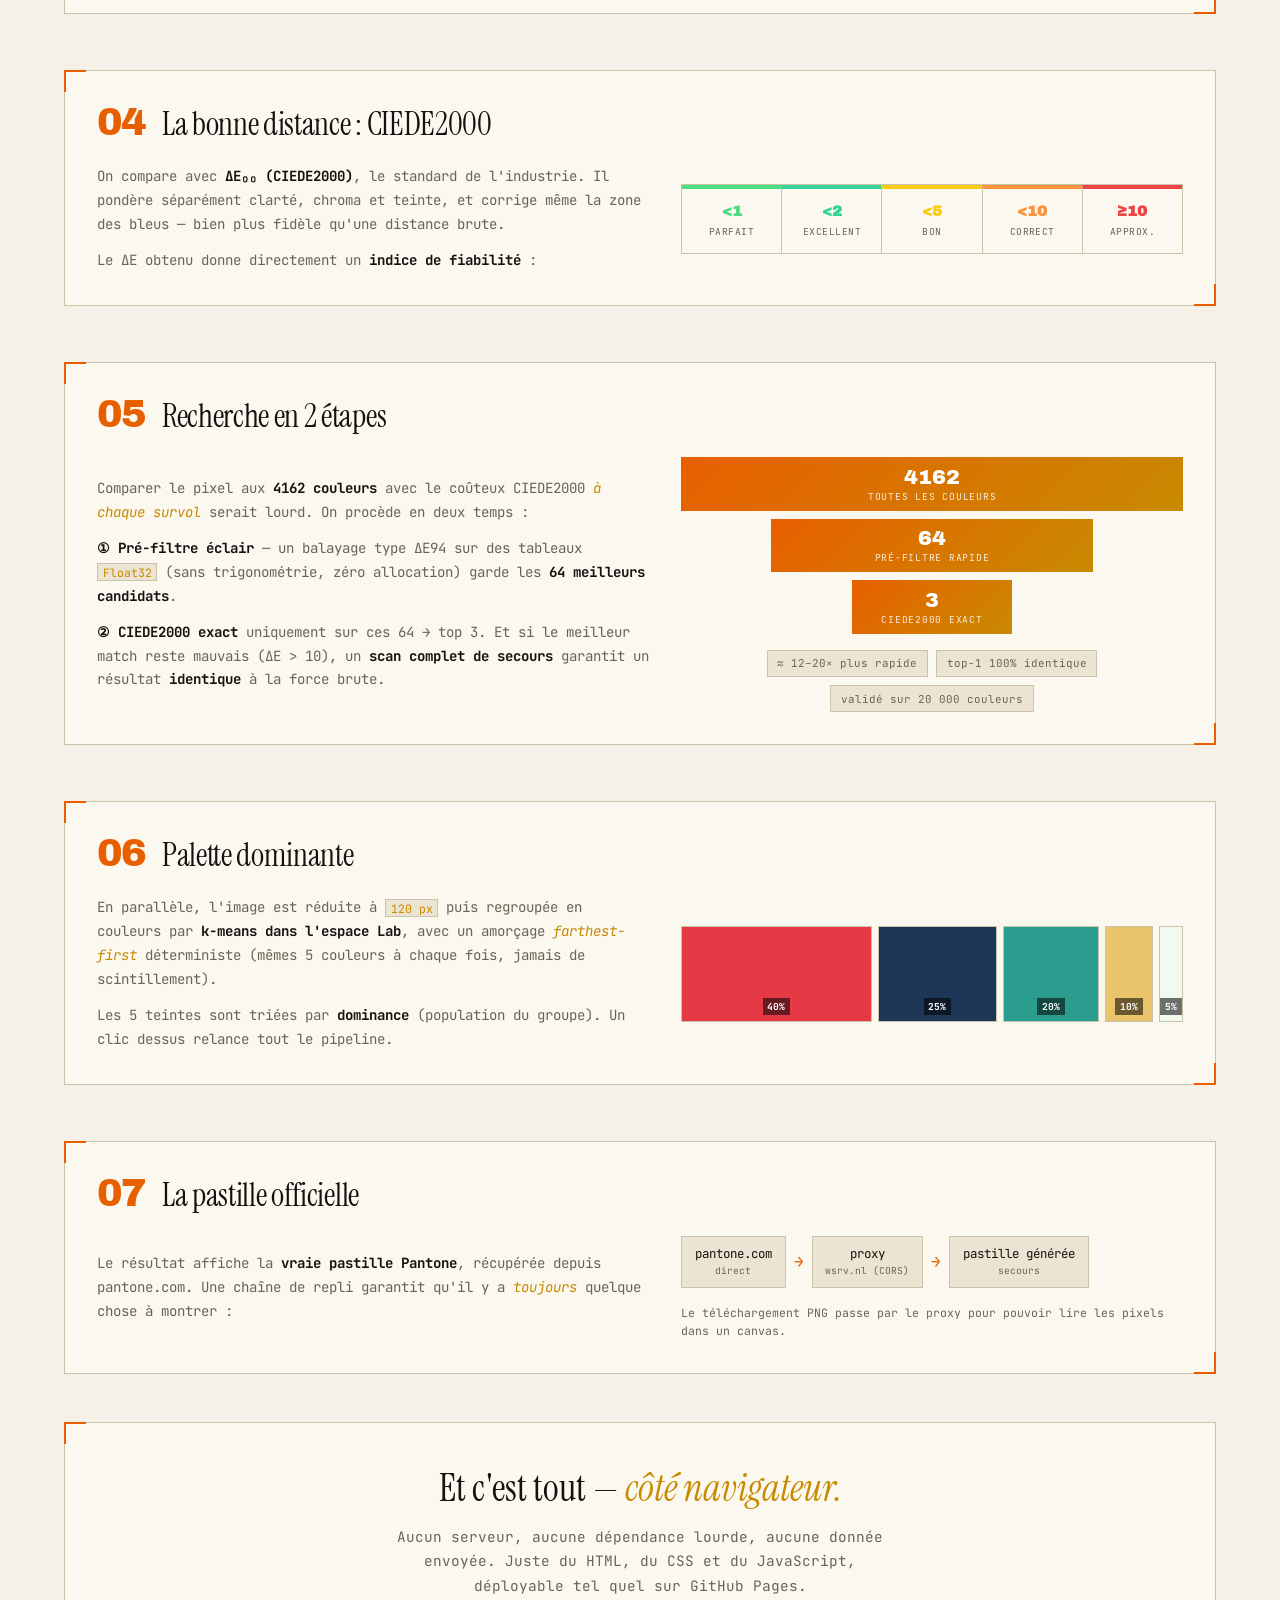
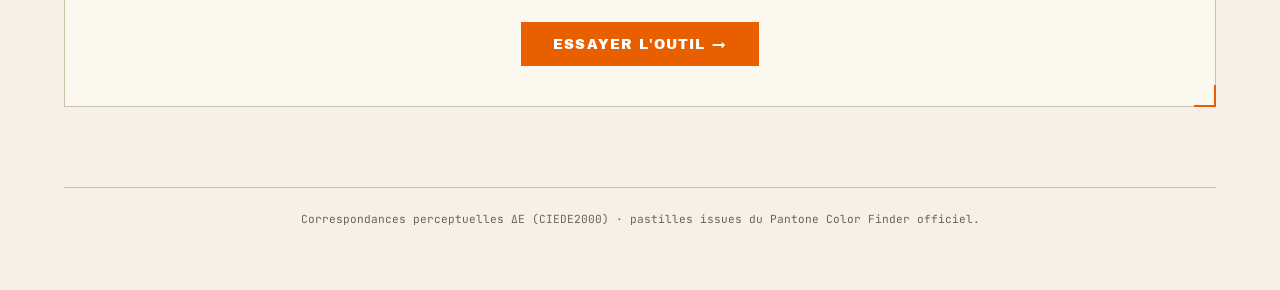
==== commit 2e90f139: "feat: add Metallic and Pastels/Neons Pantone libraries (+511 colors) with selectors" ====
--- a/comment-ca-marche.html
+++ b/comment-ca-marche.html
@@ -41,7 +41,7 @@
         <!-- Key numbers -->
         <section class="stats" aria-label="Chiffres clés">
             <div class="stat">
-                <div class="stat-num" data-count="3651">0</div>
+                <div class="stat-num" data-count="4162">0</div>
                 <div class="stat-lbl">couleurs de référence</div>
             </div>
             <div class="stat">
@@ -151,7 +151,7 @@
                 <div class="step-head"><span class="step-num">05</span><h2>Recherche en 2 étapes</h2></div>
                 <div class="step-body">
                     <div class="step-text">
-                        <p>Comparer le pixel aux <strong>3651 couleurs</strong> avec le coûteux CIEDE2000 <em>à chaque survol</em> serait lourd.
+                        <p>Comparer le pixel aux <strong>4162 couleurs</strong> avec le coûteux CIEDE2000 <em>à chaque survol</em> serait lourd.
                            On procède en deux temps :</p>
                         <p><strong>① Pré-filtre éclair</strong> — un balayage type ΔE94 sur des tableaux <code>Float32</code>
                            (sans trigonométrie, zéro allocation) garde les <strong>64 meilleurs candidats</strong>.</p>
@@ -160,7 +160,7 @@
                     </div>
                     <div class="step-visual">
                         <div class="funnel">
-                            <div class="fbar f1"><span>3651</span><i>toutes les couleurs</i></div>
+                            <div class="fbar f1"><span>4162</span><i>toutes les couleurs</i></div>
                             <div class="fbar f2"><span>64</span><i>pré-filtre rapide</i></div>
                             <div class="fbar f3"><span>3</span><i>CIEDE2000 exact</i></div>
                         </div>
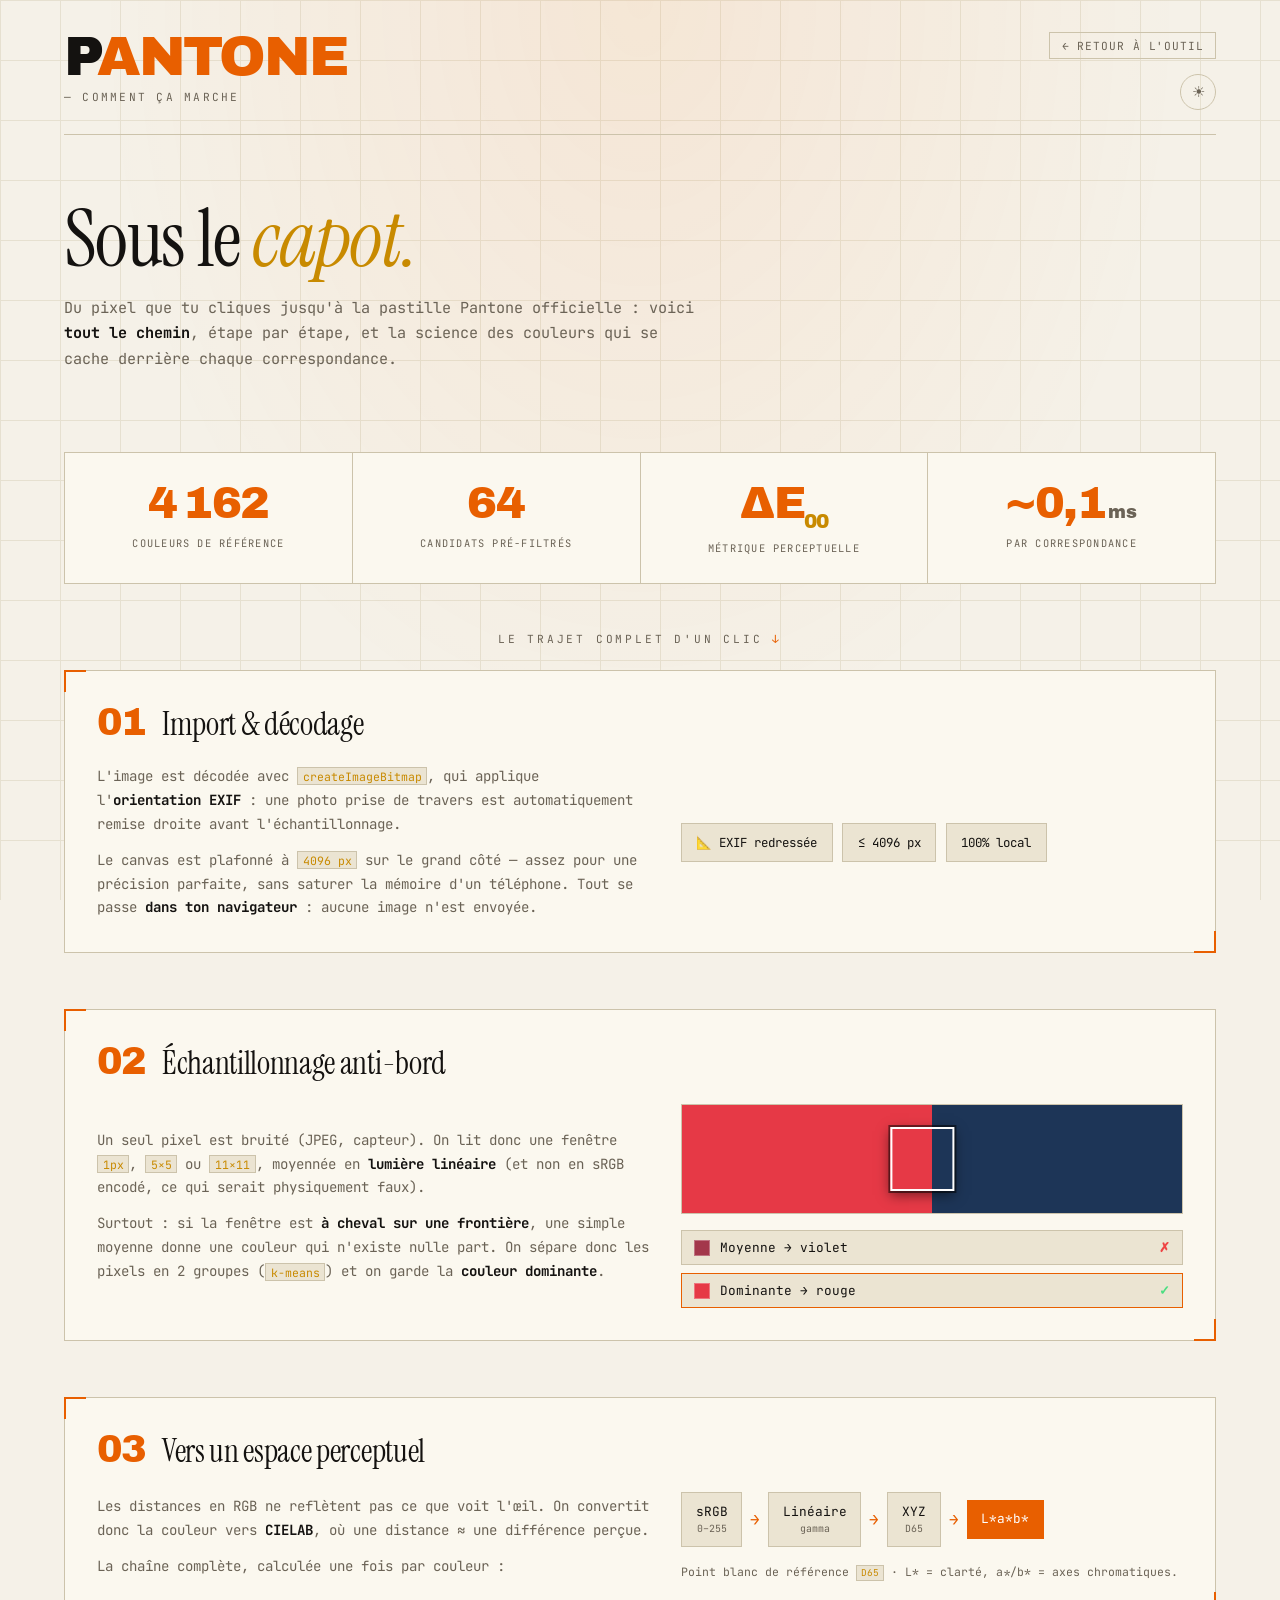
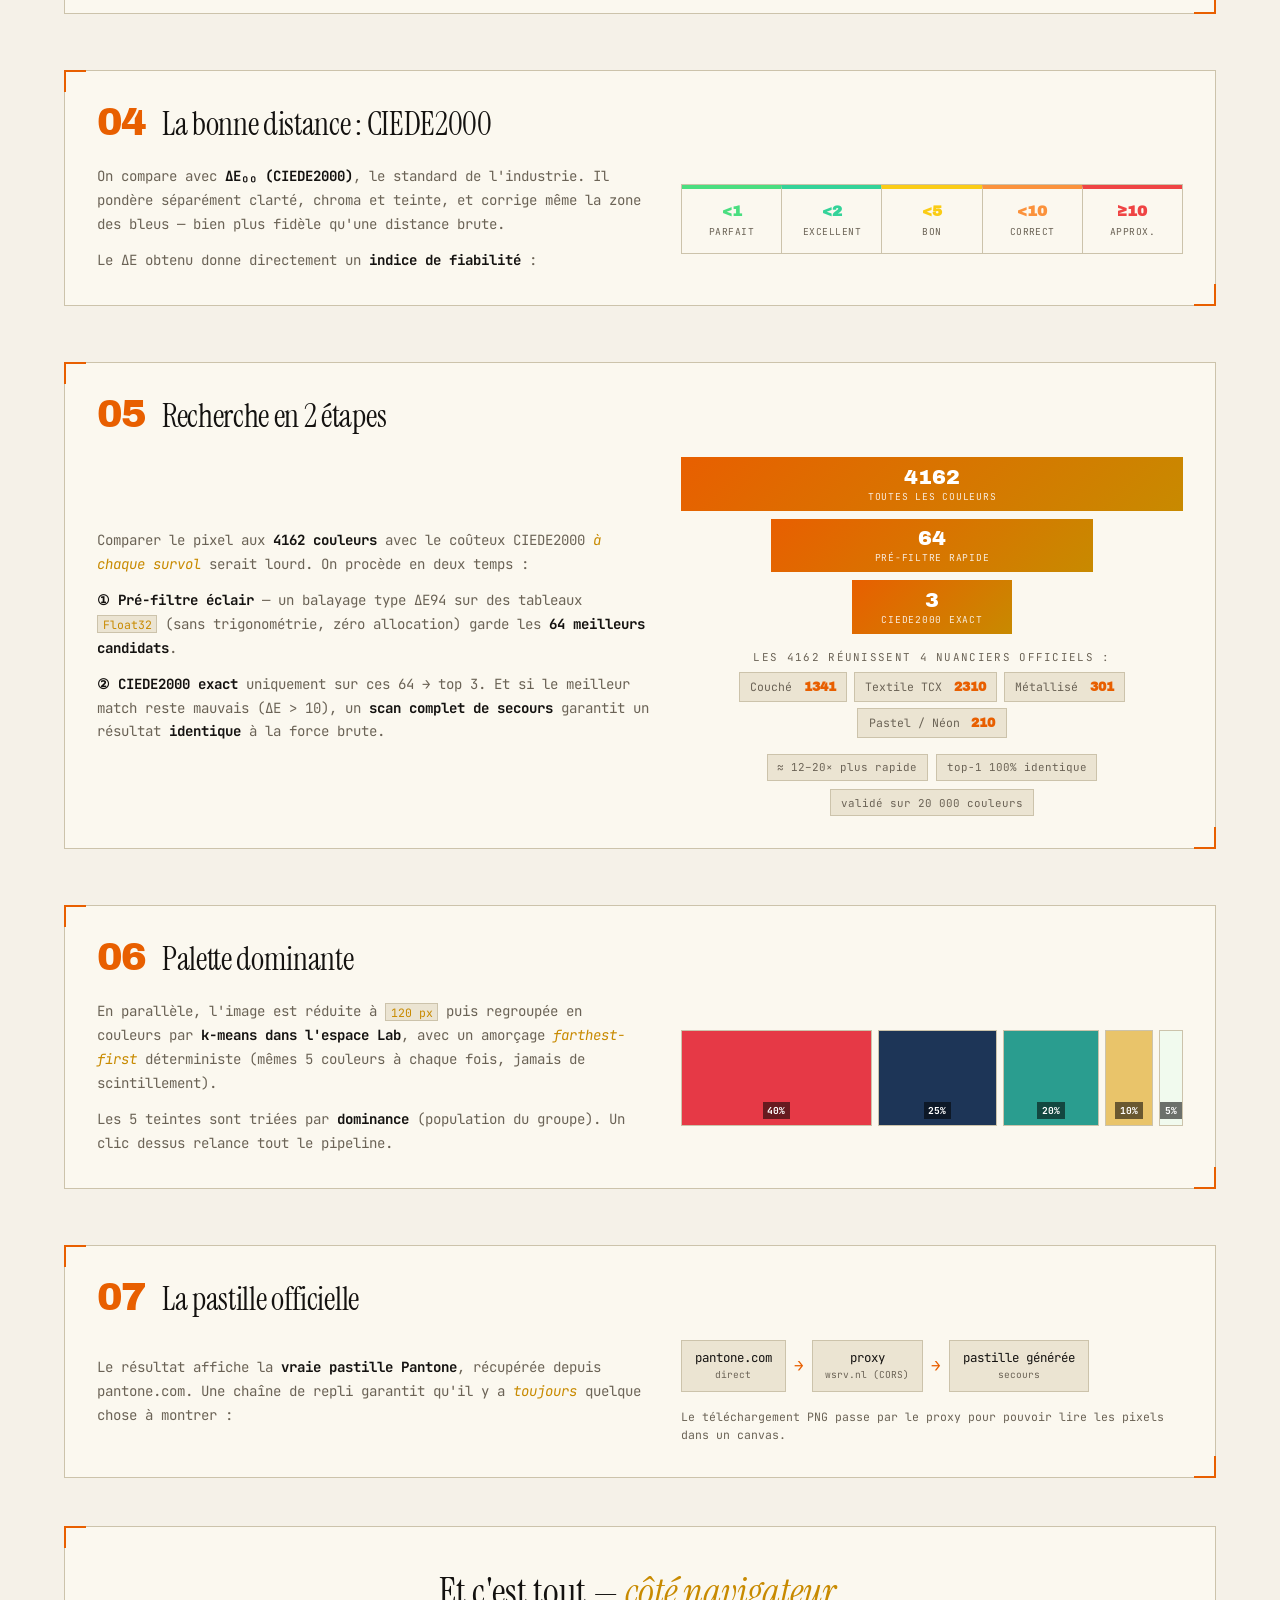
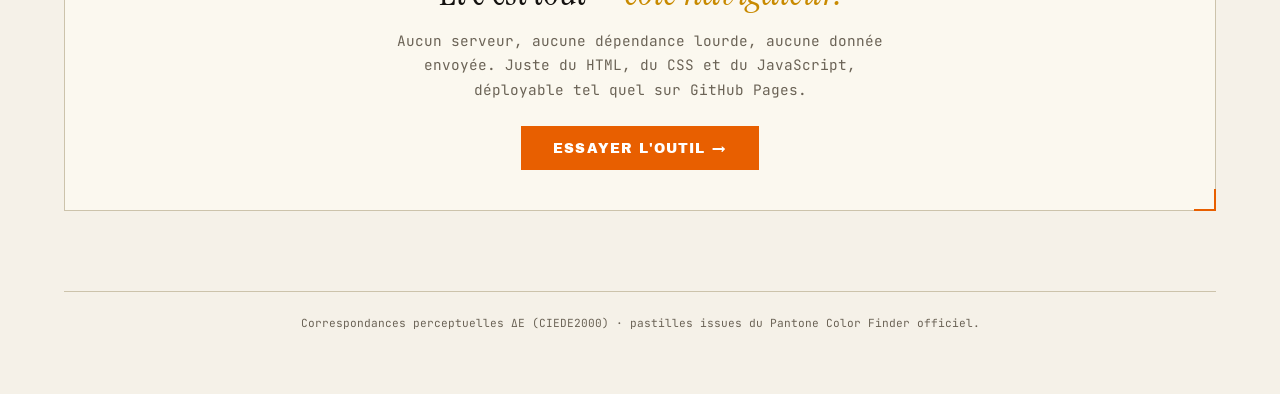
==== commit 5e6e74de: "feat: add new numbers" ====
--- a/comment-ca-marche.html
+++ b/comment-ca-marche.html
@@ -164,6 +164,13 @@
                             <div class="fbar f2"><span>64</span><i>pré-filtre rapide</i></div>
                             <div class="fbar f3"><span>3</span><i>CIEDE2000 exact</i></div>
                         </div>
+                        <p class="vsub">Les 4162 réunissent 4 nuanciers officiels :</p>
+                        <div class="lib-breakdown">
+                            <span class="libchip">Couché <b>1341</b></span>
+                            <span class="libchip">Textile TCX <b>2310</b></span>
+                            <span class="libchip">Métallisé <b>301</b></span>
+                            <span class="libchip">Pastel / Néon <b>210</b></span>
+                        </div>
                         <div class="badges">
                             <span class="badge">≈ 12–20× plus rapide</span>
                             <span class="badge">top-1 100% identique</span>
--- a/comment-ca-marche.css
+++ b/comment-ca-marche.css
@@ -176,6 +176,25 @@
 .fbar.f1 { width: 100%; }
 .fbar.f2 { width: 64%; }
 .fbar.f3 { width: 32%; }
+.vsub {
+    font-size: 0.68rem !important;
+    text-transform: uppercase;
+    letter-spacing: 0.12em;
+    color: var(--ink-dim) !important;
+    text-align: center;
+    margin: 1rem 0 0.5rem !important;
+}
+.lib-breakdown { display: flex; flex-wrap: wrap; gap: 0.4rem; justify-content: center; }
+.libchip {
+    font-size: 0.72rem;
+    padding: 0.4rem 0.65rem;
+    background: var(--bg-soft);
+    border: 1px solid var(--border);
+    color: var(--ink-dim);
+    white-space: nowrap;
+}
+.libchip b { color: var(--accent); font-family: 'Archivo Black', sans-serif; font-size: 0.78rem; margin-left: 0.3rem; }
+
 .badges { display: flex; flex-wrap: wrap; gap: 0.5rem; margin-top: 1rem; justify-content: center; }
 .badge {
     font-size: 0.68rem; padding: 0.35rem 0.6rem;
